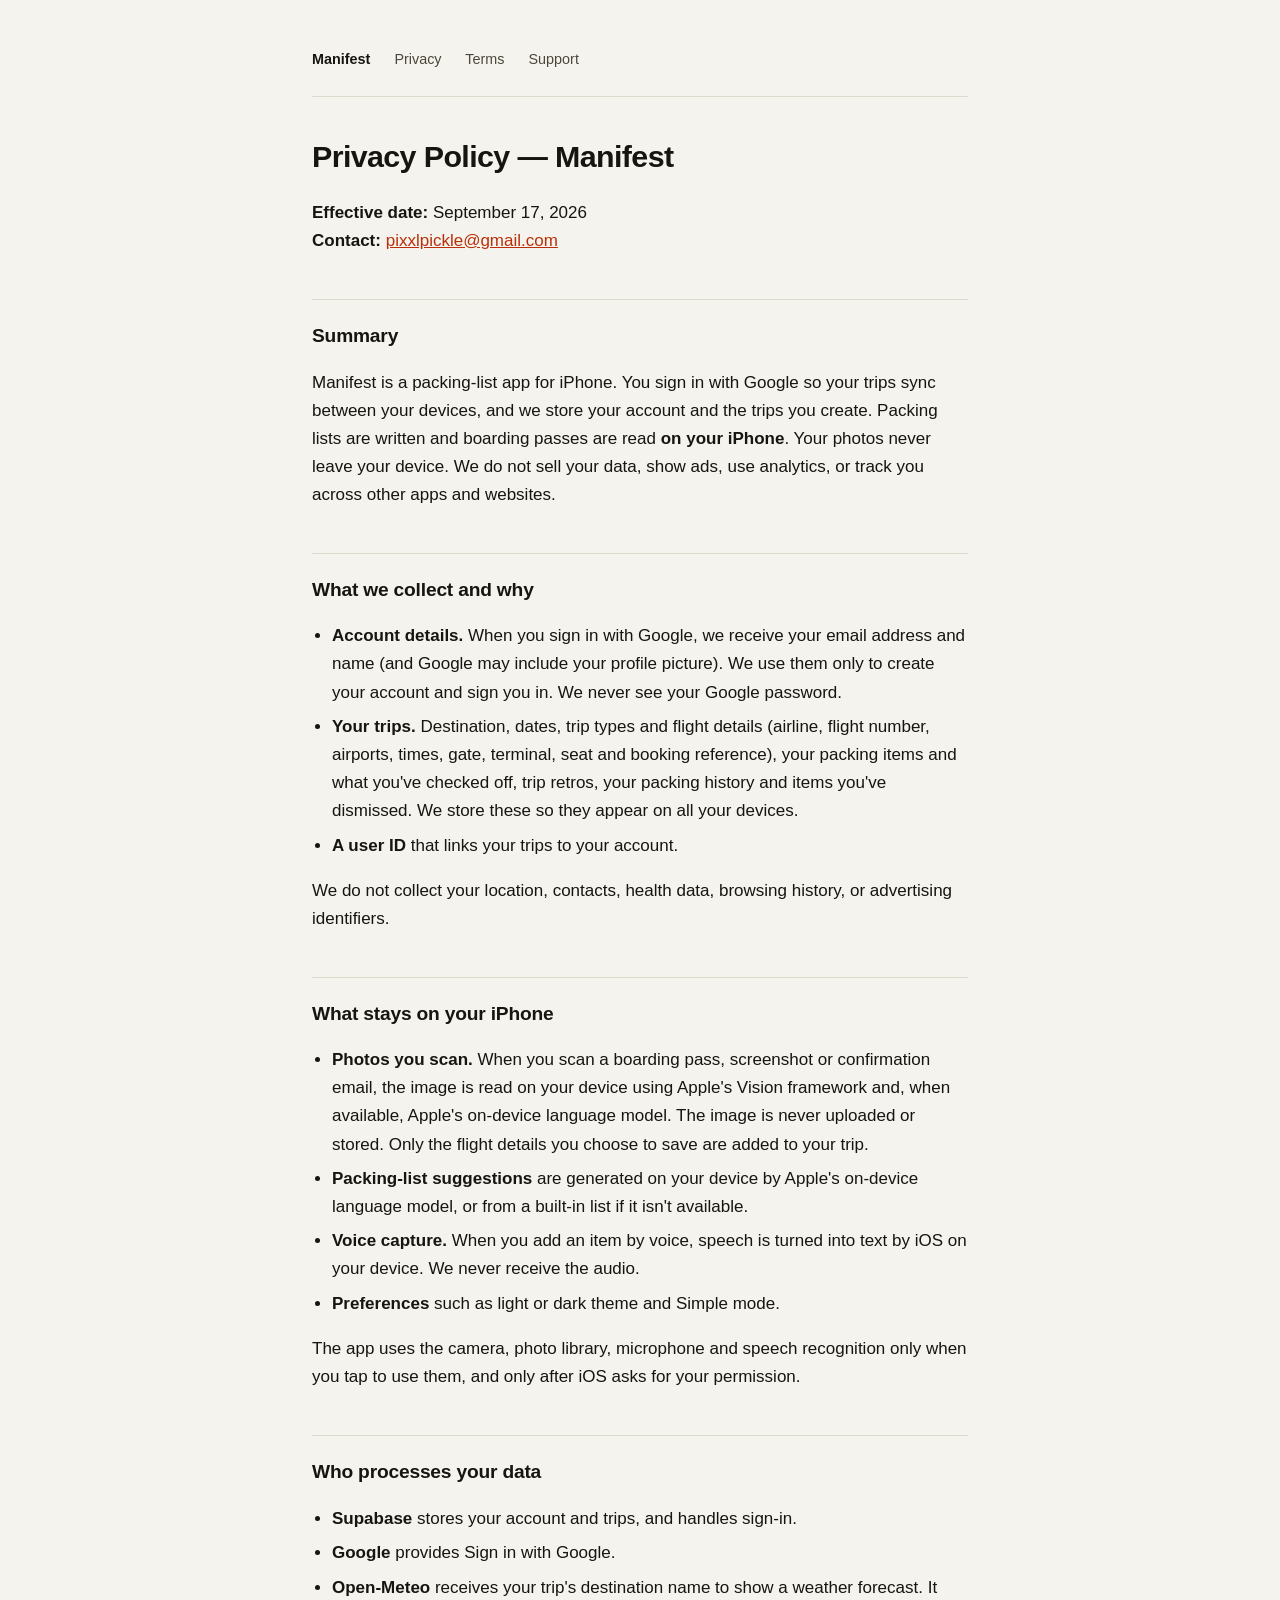
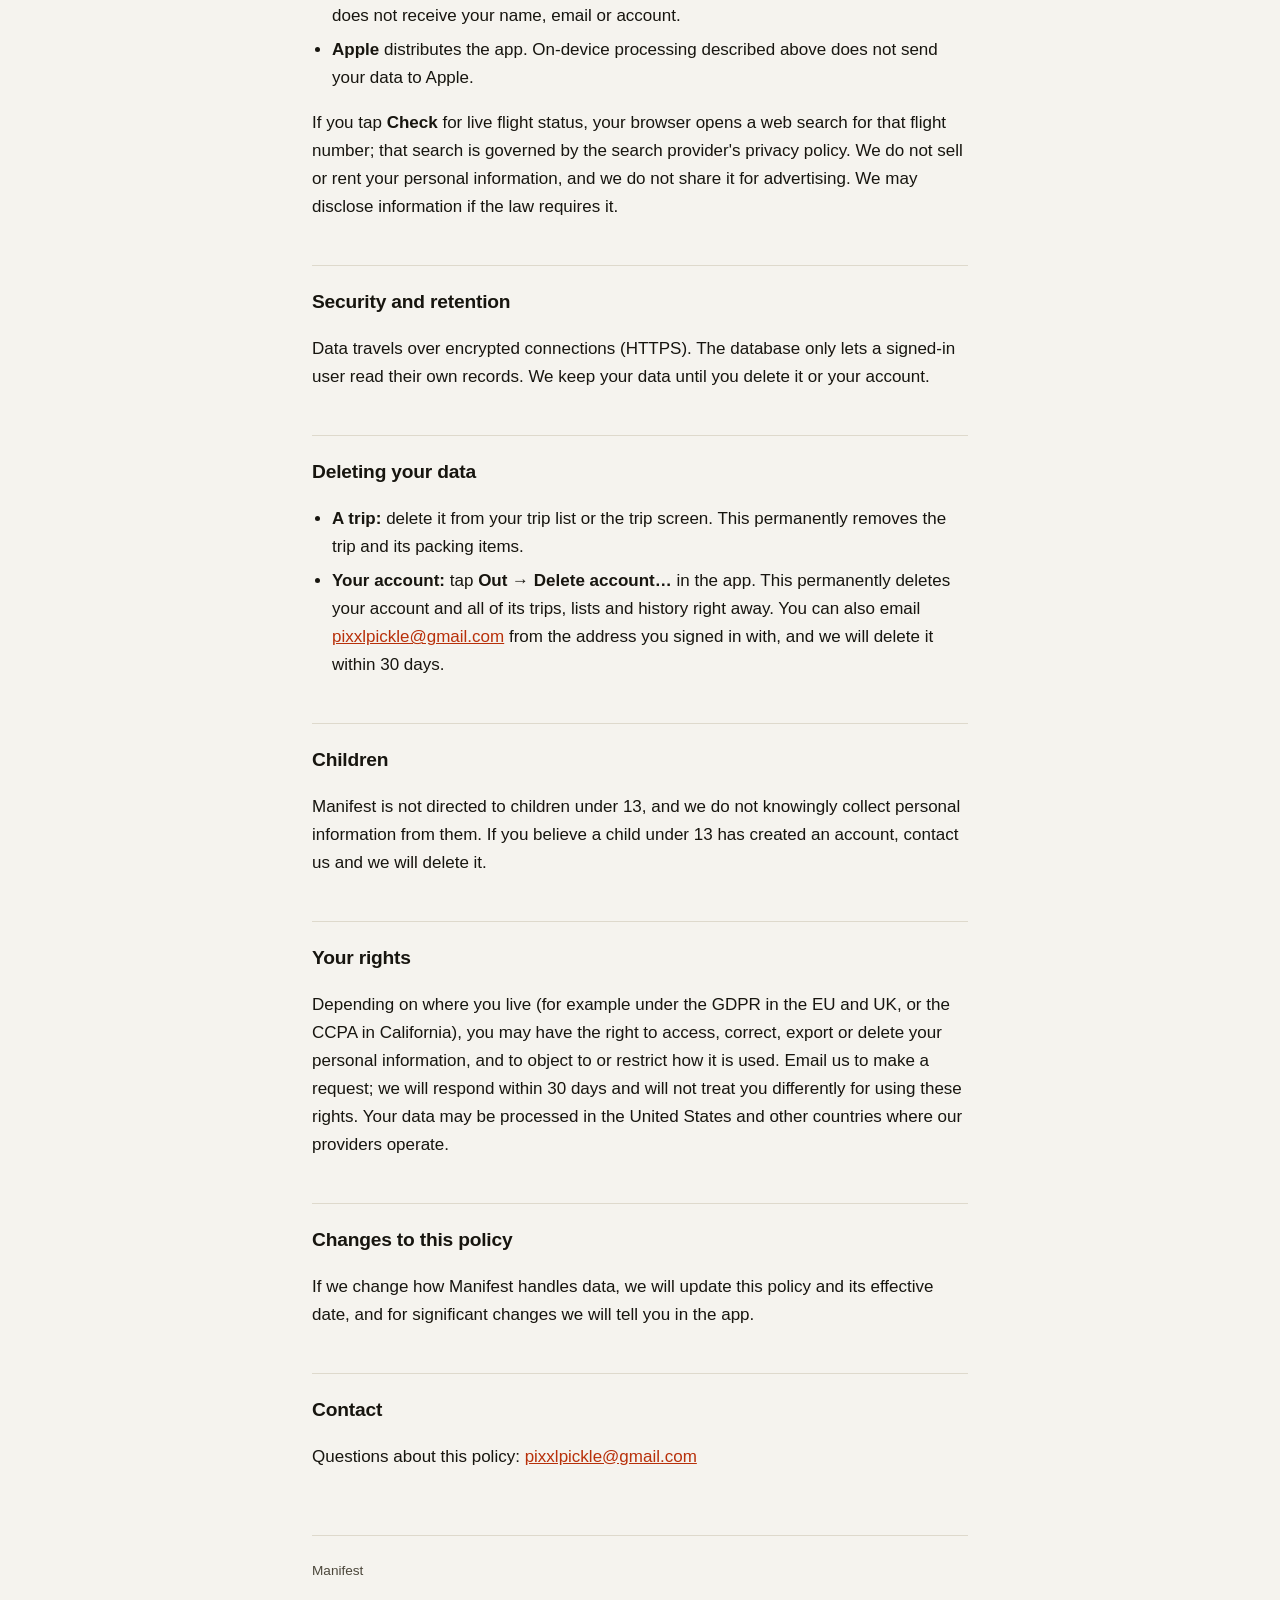
==== privacy.html @ 13dc360b "Manifest legal and support pages Co-Authored-By: Claude Opus 5 <noreply@anthropic.com>" ====
<!DOCTYPE html>
<html lang="en">
<head>
<meta charset="utf-8">
<meta name="viewport" content="width=device-width, initial-scale=1">
<title>Privacy Policy &mdash; Manifest</title>
<link rel="stylesheet" href="./style.css">
</head>
<body>
<div class="wrap">
<nav>
  <a class="home" href="./">Manifest</a>
  <a href="./privacy.html">Privacy</a>
  <a href="./terms.html">Terms</a>
  <a href="./support.html">Support</a>
</nav>
<h1>Privacy Policy — Manifest</h1>
<p><strong>Effective date:</strong> September 17, 2026<br>
<strong>Contact:</strong> <a href="mailto:pixxlpickle@gmail.com">pixxlpickle@gmail.com</a></p>

<h2>Summary</h2>
<p>Manifest is a packing-list app for iPhone. You sign in with Google so your trips
sync between your devices, and we store your account and the trips you create. Packing
lists are written and boarding passes are read <strong>on your iPhone</strong>. Your
photos never leave your device. We do not sell your data, show ads, use analytics, or
track you across other apps and websites.</p>

<h2>What we collect and why</h2>
<ul>
<li><strong>Account details.</strong> When you sign in with Google, we receive your
  email address and name (and Google may include your profile picture). We use them only
  to create your account and sign you in. We never see your Google password.</li>
<li><strong>Your trips.</strong> Destination, dates, trip types and flight details
  (airline, flight number, airports, times, gate, terminal, seat and booking reference),
  your packing items and what you've checked off, trip retros, your packing history and
  items you've dismissed. We store these so they appear on all your devices.</li>
<li><strong>A user ID</strong> that links your trips to your account.</li>
</ul>
<p>We do not collect your location, contacts, health data, browsing history, or
advertising identifiers.</p>

<h2>What stays on your iPhone</h2>
<ul>
<li><strong>Photos you scan.</strong> When you scan a boarding pass, screenshot or
  confirmation email, the image is read on your device using Apple's Vision framework
  and, when available, Apple's on-device language model. The image is never uploaded or
  stored. Only the flight details you choose to save are added to your trip.</li>
<li><strong>Packing-list suggestions</strong> are generated on your device by Apple's
  on-device language model, or from a built-in list if it isn't available.</li>
<li><strong>Voice capture.</strong> When you add an item by voice, speech is turned
  into text by iOS on your device. We never receive the audio.</li>
<li><strong>Preferences</strong> such as light or dark theme and Simple mode.</li>
</ul>
<p>The app uses the camera, photo library, microphone and speech recognition only when
you tap to use them, and only after iOS asks for your permission.</p>

<h2>Who processes your data</h2>
<ul>
<li><strong>Supabase</strong> stores your account and trips, and handles sign-in.</li>
<li><strong>Google</strong> provides Sign in with Google.</li>
<li><strong>Open-Meteo</strong> receives your trip's destination name to show a weather
  forecast. It does not receive your name, email or account.</li>
<li><strong>Apple</strong> distributes the app. On-device processing described above
  does not send your data to Apple.</li>
</ul>
<p>If you tap <strong>Check</strong> for live flight status, your browser opens a web
search for that flight number; that search is governed by the search provider's privacy
policy. We do not sell or rent your personal information, and we do not share it for
advertising. We may disclose information if the law requires it.</p>

<h2>Security and retention</h2>
<p>Data travels over encrypted connections (HTTPS). The database only lets a signed-in
user read their own records. We keep your data until you delete it or your account.</p>

<h2>Deleting your data</h2>
<ul>
<li><strong>A trip:</strong> delete it from your trip list or the trip screen. This
  permanently removes the trip and its packing items.</li>
<li><strong>Your account:</strong> tap <strong>Out → Delete account…</strong> in the app.
  This permanently deletes your account and all of its trips, lists and history right away.
  You can also email <a href="mailto:pixxlpickle@gmail.com">pixxlpickle@gmail.com</a> from
  the address you signed in with, and we will delete it within 30 days.</li>
</ul>

<h2>Children</h2>
<p>Manifest is not directed to children under 13, and we do not knowingly collect
personal information from them. If you believe a child under 13 has created an account,
contact us and we will delete it.</p>

<h2>Your rights</h2>
<p>Depending on where you live (for example under the GDPR in the EU and UK, or the
CCPA in California), you may have the right to access, correct, export or delete your
personal information, and to object to or restrict how it is used. Email us to make a
request; we will respond within 30 days and will not treat you differently for using
these rights. Your data may be processed in the United States and other countries where
our providers operate.</p>

<h2>Changes to this policy</h2>
<p>If we change how Manifest handles data, we will update this policy and its effective
date, and for significant changes we will tell you in the app.</p>

<h2>Contact</h2>
<p>Questions about this policy: <a href="mailto:pixxlpickle@gmail.com">pixxlpickle@gmail.com</a></p>
<footer>Manifest</footer>
</div>
</body>
</html>
---- style.css ----
:root {
  --ink: #17150f;
  --muted: #4c473b;
  --rule: #ded9cc;
  --accent: #b8300a;
  --bg: #f5f3ee;
}
@media (prefers-color-scheme: dark) {
  :root {
    --ink: #efeadc;
    --muted: #b6af9c;
    --rule: #2e2b24;
    --accent: #ff6a38;
    --bg: #181712;
  }
}
* { box-sizing: border-box; }
body {
  margin: 0;
  background: var(--bg);
  color: var(--ink);
  font: 17px/1.65 -apple-system, BlinkMacSystemFont, "Segoe UI", Helvetica, Arial, sans-serif;
  -webkit-font-smoothing: antialiased;
}
.wrap { max-width: 44rem; margin: 0 auto; padding: 3rem 1.5rem 6rem; }
nav {
  font-size: 0.9rem;
  padding-bottom: 1.5rem;
  margin-bottom: 2.5rem;
  border-bottom: 1px solid var(--rule);
}
nav a { color: var(--muted); text-decoration: none; margin-right: 1.25rem; }
nav a:hover { color: var(--accent); }
nav a.home { color: var(--ink); font-weight: 600; }
h1 { font-size: 1.9rem; line-height: 1.25; margin: 0 0 1.5rem; letter-spacing: -0.02em; }
h2 {
  font-size: 1.2rem; margin: 2.75rem 0 0.75rem;
  padding-top: 1.25rem; border-top: 1px solid var(--rule);
  letter-spacing: -0.01em;
}
h3 { font-size: 1.02rem; margin: 1.75rem 0 0.5rem; }
ul { padding-left: 1.25rem; }
li { margin-bottom: 0.4rem; }
a { color: var(--accent); }
strong { font-weight: 600; }
hr { border: 0; border-top: 1px solid var(--rule); margin: 2.5rem 0; }
footer {
  margin-top: 4rem; padding-top: 1.5rem;
  border-top: 1px solid var(--rule);
  color: var(--muted); font-size: 0.85rem;
}
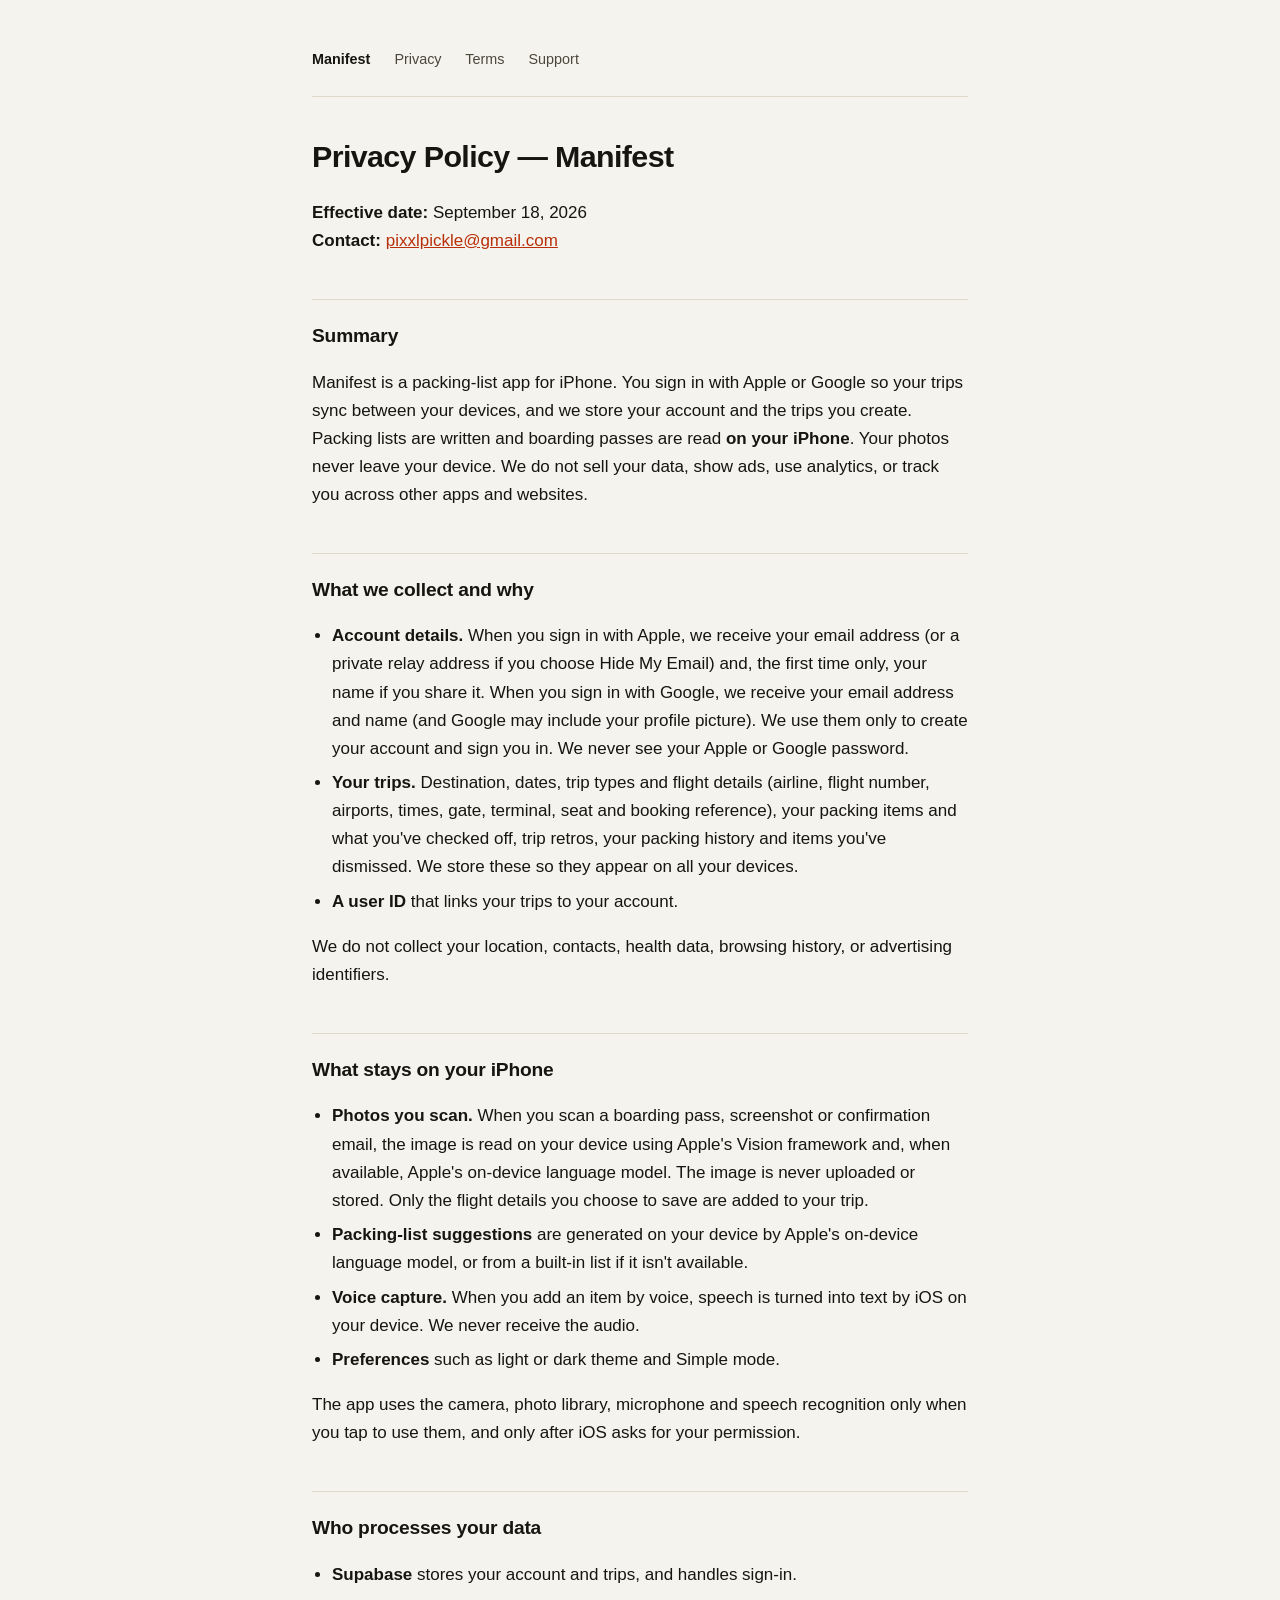
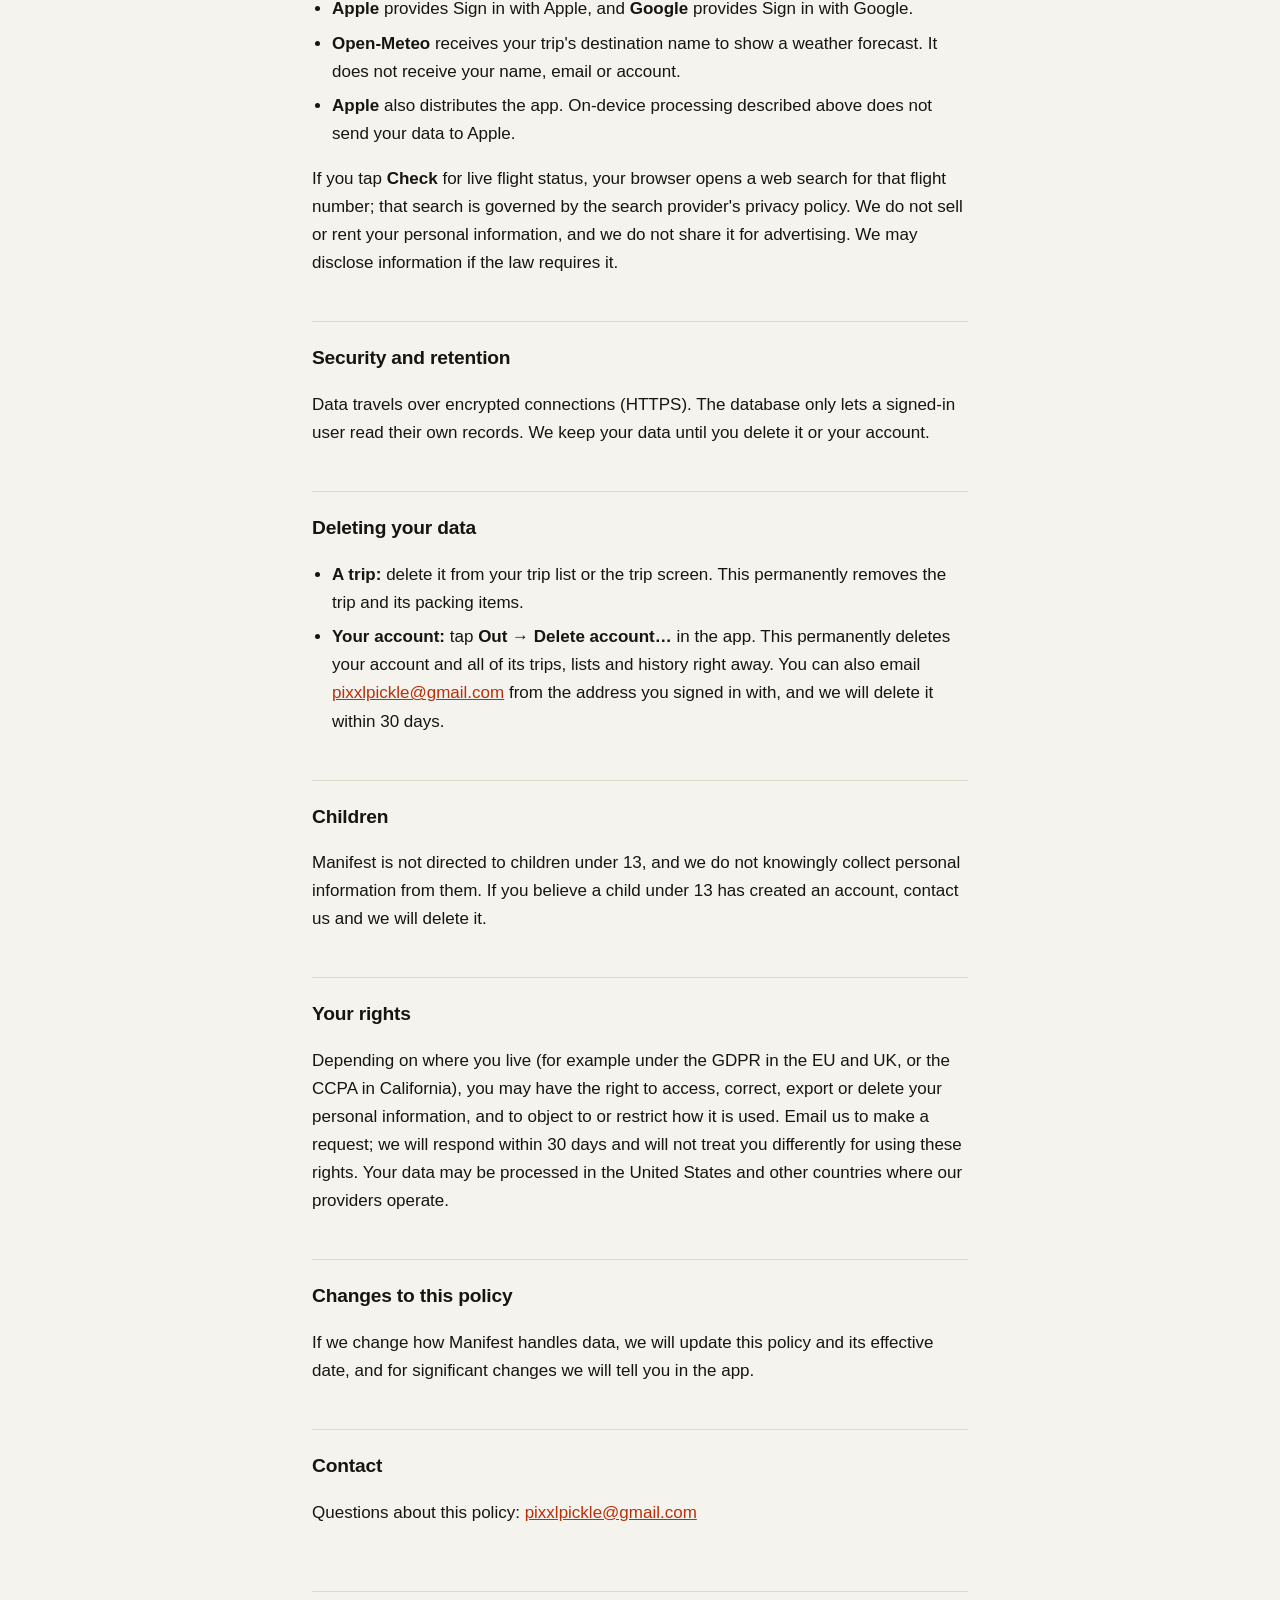
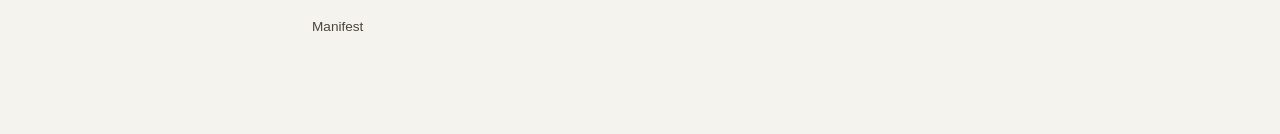
==== commit 68b84eb0: "Add Sign in with Apple to legal and support pages Co-Authored-By: Claude Opus 5 <noreply@anthropic.c" ====
--- a/privacy.html
+++ b/privacy.html
@@ -15,21 +15,23 @@
   <a href="./support.html">Support</a>
 </nav>
 <h1>Privacy Policy — Manifest</h1>
-<p><strong>Effective date:</strong> September 17, 2026<br>
+<p><strong>Effective date:</strong> September 18, 2026<br>
 <strong>Contact:</strong> <a href="mailto:pixxlpickle@gmail.com">pixxlpickle@gmail.com</a></p>
 
 <h2>Summary</h2>
-<p>Manifest is a packing-list app for iPhone. You sign in with Google so your trips
-sync between your devices, and we store your account and the trips you create. Packing
+<p>Manifest is a packing-list app for iPhone. You sign in with Apple or Google so your
+trips sync between your devices, and we store your account and the trips you create. Packing
 lists are written and boarding passes are read <strong>on your iPhone</strong>. Your
 photos never leave your device. We do not sell your data, show ads, use analytics, or
 track you across other apps and websites.</p>
 
 <h2>What we collect and why</h2>
 <ul>
-<li><strong>Account details.</strong> When you sign in with Google, we receive your
-  email address and name (and Google may include your profile picture). We use them only
-  to create your account and sign you in. We never see your Google password.</li>
+<li><strong>Account details.</strong> When you sign in with Apple, we receive your
+  email address (or a private relay address if you choose Hide My Email) and, the first
+  time only, your name if you share it. When you sign in with Google, we receive your email
+  address and name (and Google may include your profile picture). We use them only to create
+  your account and sign you in. We never see your Apple or Google password.</li>
 <li><strong>Your trips.</strong> Destination, dates, trip types and flight details
   (airline, flight number, airports, times, gate, terminal, seat and booking reference),
   your packing items and what you've checked off, trip retros, your packing history and
@@ -57,11 +59,12 @@
 <h2>Who processes your data</h2>
 <ul>
 <li><strong>Supabase</strong> stores your account and trips, and handles sign-in.</li>
-<li><strong>Google</strong> provides Sign in with Google.</li>
+<li><strong>Apple</strong> provides Sign in with Apple, and <strong>Google</strong>
+  provides Sign in with Google.</li>
 <li><strong>Open-Meteo</strong> receives your trip's destination name to show a weather
   forecast. It does not receive your name, email or account.</li>
-<li><strong>Apple</strong> distributes the app. On-device processing described above
-  does not send your data to Apple.</li>
+<li><strong>Apple</strong> also distributes the app. On-device processing described
+  above does not send your data to Apple.</li>
 </ul>
 <p>If you tap <strong>Check</strong> for live flight status, your browser opens a web
 search for that flight number; that search is governed by the search provider's privacy
